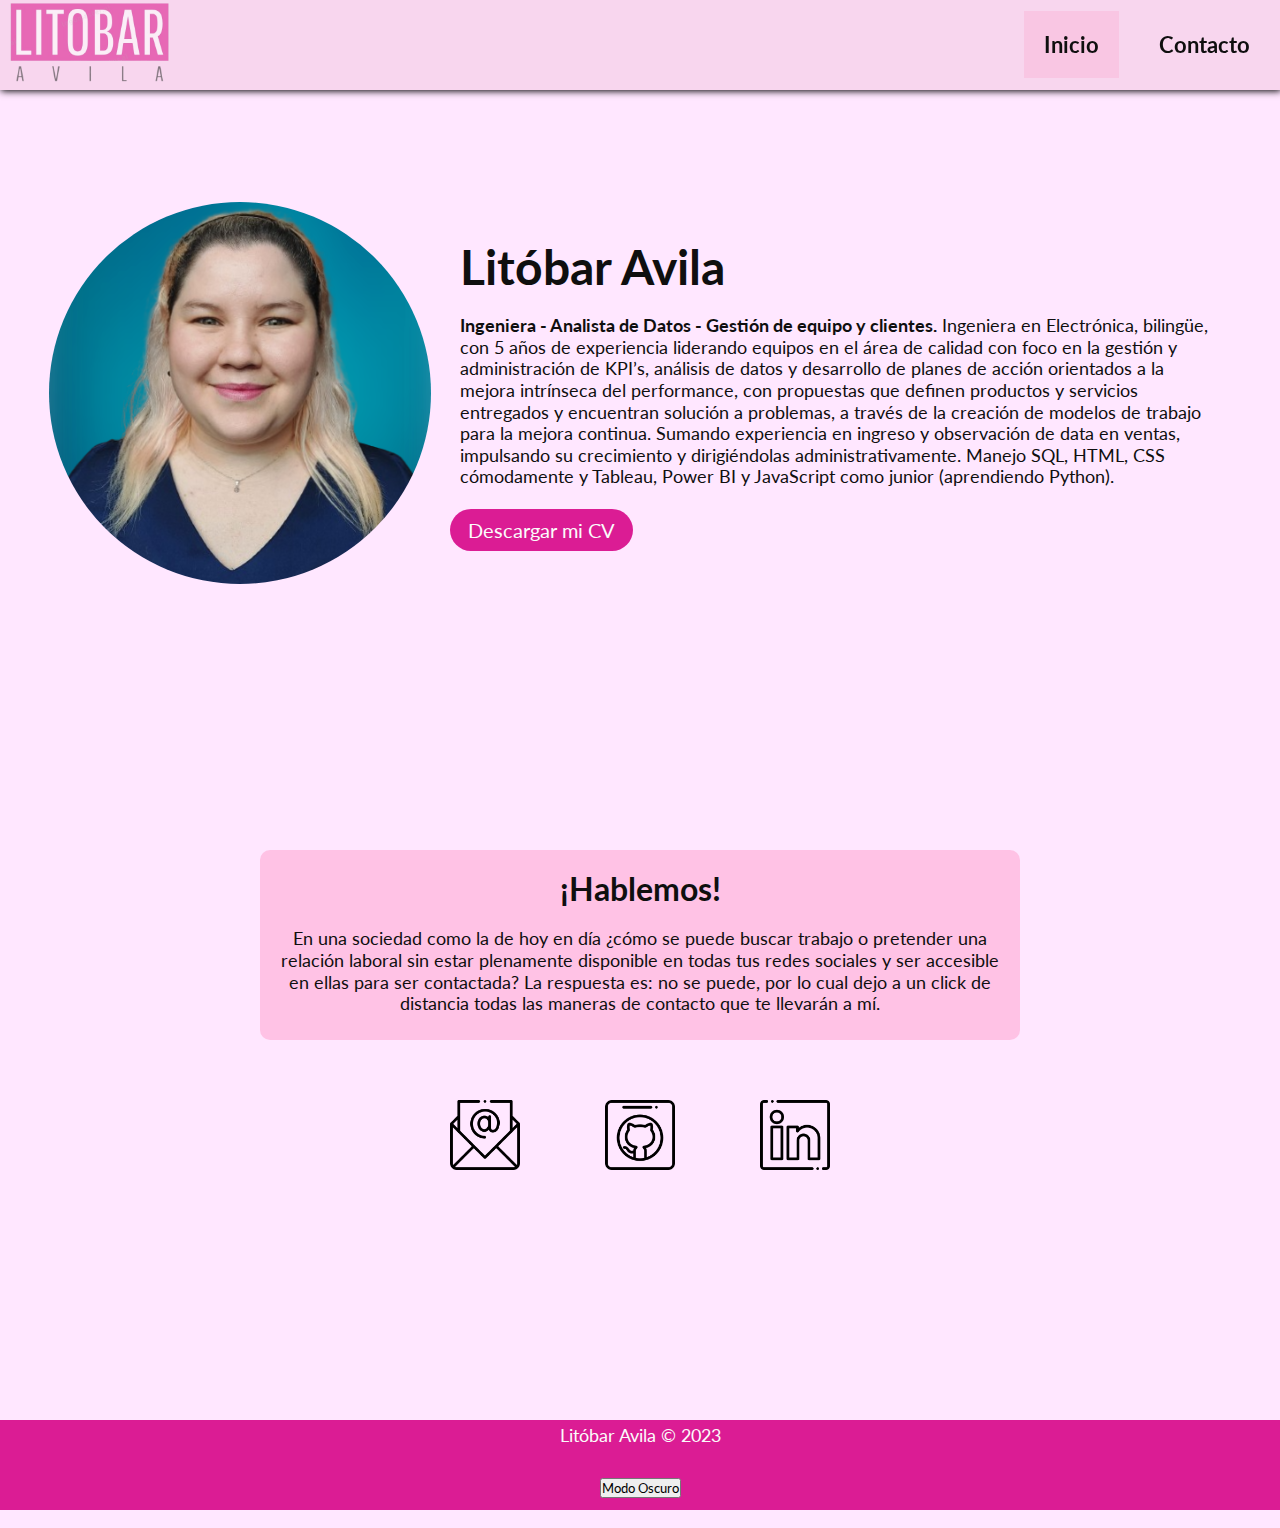
==== index.html @ 308be437 "active correcto" ====
<!DOCTYPE html>
<html lang="es">
<head>
    <meta charset="UTF-8">
    <meta http-equiv="X-UA-Compatible" content="IE=edge">
    <meta name="viewport" content="width=device-width, initial-scale=1.0">
    <title>Litóbar Avila</title>
    <!-- CSS -->
    <link rel="stylesheet" href="css/styles.css">
</head>
<body>
    
    <header id="header">
        <!-- En cuanto a tus comentarios del primer proyecto, aunque no hacia gran
        diferencia en el codigo agregue el nav, para respetar la estructura. 
        Ademas hice en forma de ul y li la parte del menu, ya que me comentaste que 
        en algunos dispositivos podria no verse bien, ademas cambie el nombre del html
        a index y, como dijiste, haciendo eso me funciono el link directo de git-->
            <a href="https://litominina.github.io/proyecto_2_litobar/">
            <img id="logo" src="img/logo3.PNG"
            alt="Logo de Litobar"></a>
            <!-- <button class="abrir-menu">Menu</button> -->
        <nav class="nav">  
            <ul class="nav-list">
                <li class="menuitem"><a class="active" id="botoninicio" href="#inicio">Inicio</a></li>
                <li class="menuitem"><a id="botoncontacto" href="#Contacto">Contacto</a></li>
            </ul>
        </nav>
    </header>
    <main>
            <section>
                <p id="inicio"></p>
                <article id="todoelinicio">
                <br>
                <div class="parte1">
                    <img class="miimagen" src="img/Cuadrado2.png"
                    alt="Foto De Lito">
                </div>
                <div class="parte2">
                    <h1>Litóbar Avila</h1>
                    <p id="inicioparrafo"><strong>Ingeniera - Analista de Datos - Gestión de equipo y clientes.</strong> Ingeniera en Electrónica, bilingüe, 
                    con 5 años de experiencia liderando equipos en el área de calidad con foco en la gestión y administración de KPI’s, 
                    análisis de datos y desarrollo de planes de acción orientados a la mejora intrínseca del performance, con propuestas 
                    que definen productos y servicios entregados y encuentran solución a problemas, a través de la creación de modelos de 
                    trabajo para la mejora continua. Sumando experiencia en ingreso y observación de data en ventas, impulsando su crecimiento y dirigiéndolas 
                    administrativamente. Manejo SQL, HTML, CSS cómodamente y Tableau, Power BI y JavaScript como junior (aprendiendo Python).</p>
                    <a id="botoncv" href="https://drive.google.com/file/d/11eqX2lbWfxOjz1pmUnwnixMNj4vw86bF/view"
                    target="_blank">Descargar mi CV</a>
                </div>
                </article>
                <p id="Contacto"></p>
                <article> 
                </p>
                <section id="contacto1"></div>
                <h2 id="contacto">¡Hablemos!</h2>
                <p id="contacto">En una sociedad como la de hoy en día ¿cómo se puede buscar trabajo o pretender una relación laboral sin estar plenamente
                    disponible en todas tus redes sociales y ser accesible en ellas para ser contactada? La respuesta es: no se puede, por lo 
                    cual dejo a un click de distancia todas las maneras de contacto que te llevarán a mí.
                </p>
                </section>
                <!-- estaba tambien el mailto como opcion para enviar un correo, solo que me gusto màs
                el formulario como para practicar otra cosa mas dificil, espero que igual te parezca 
                que se cumple el objetivo -->
                <a href="formulario.html" target="_blank"><img class="mail" src="img/mail.png"
                alt="Icono mail"></a>
                <a href="https://github.com/Litominina?tab=repositories" target="_blank">
                <img class="github" src="img/github.png"
                alt="Icono GitHub"></a>
                <a href="https://www.linkedin.com/in/litobaravila/" target="_blanck">
                <img class="linkedin" src="img/linkedin.png"
                alt="Icono Linkedin"></a>
                </article>
            </section>
    </main>
    <footer id="footer">
    <br>
    <br>
    <p id="textofooter">Litóbar Avila © 2023</p>
    <p><button id="modooscuro">Modo Oscuro</button></p>
    </footer>
</body>    
<script src="js/main.js"></script>

</html>
---- css/styles.css ----
/* Fuente importada*/
@import url("https://fonts.googleapis.com/css2?family=Lato:wght@400;700&display=swap");



/* MOBILE */

/*Agrandar las secciones para que el ancla solo muestre una seccion */
article {
  min-height: 80vh;
}

/* Reset */
* {
  box-sizing: border-box;
  margin: 0;
  padding: 0;
  /* Para que el scrolleo en la one page sea suave */
  scroll-behavior: smooth;
  font-family: "Lato", sans-serif;
  line-height: 1.2;
  /* mantiene centrado el formulario */
  justify-content: center;
  align-items: center;
}
/* Encabezado: ancho, alto, reset, color de fondo, todo en el centro,
 la sombra del encabezado y una padding para que se vea bonito */
header {
  position: fixed;
  top: 0;
  left: 0;
  height: 90px;
  width: 100%;
  box-shadow: 1px 1px 7px #000;
  padding: 1em 0em;
  background-color:  #f8d6ee;
  display: flex;
  justify-content:space-between;
  align-items: center;
  
}

/* tiene los items del navegador en horizontal */
nav{

  align-items: center;
  display: flex;
  justify-content: right;
}

/* Para quitar los puntos a los items de listas y poner en horizontal el menu*/
ul {
  list-style: none;
  display: flex;

}
/* ancho del logo en em para que se vea bien en pc y cel y relleno*/
#logo {
  width: 10em;
  padding: 1vh;

}
/* los botones del menu cons sus margenes y fuentes*/
#botoninicio, #botoncontacto {
  margin-left: 10px;
  margin-right: 10px;
  font-weight: bold;
  font-size: 22px;
}
/* Para que los enlaces hereden el color de texto y no tengan subrayado */
a {
  text-decoration: none;
  color: inherit;
}
/* Este max-width es para que el contenido no se "estire" demasiado hacia los costados y 
el margin: auto; para tenerlo centrado fácilmente*/
Body {
  background-color: #ffe7ff;
  color: #0f0f0f;
  font-size: 18px;
}
main{
  max-width: 1200px;
  text-align: center;
  margin: auto;
}
/* tamaño fuente h1 */
h1 {
  font-size: 36px;

}
/* tamaño fuente h2 */
h2 {
  font-size: 28px;
}
/* mi foto con ese em y px me se veia bien en pc y cel */
.miimagen {
  max-width: 100%;
  border-radius: 50%;
  padding: 0.5em;
  width: 400px;
}
/* los parrafos tienen su padding y margen */
p {
  padding: 10px 10px 30px 10px;
  margin: 20px 0px;
}
/* boton del CV: fondo, relleno, mas relleno hacia los lados que habia 
arriba y abajo, color de letras y tamaño de fuente */
#botoncv {
  background-color: #db1c94;
  padding: 1vh 2vh;
  border-radius: 25px;
  color: #fbfbfb;
  font-size: 20px;
}
/* caja seccion contacto donde esta el titulo y el parrafo: color, fondo, letra, 
borde redondeado, y para que se vea mejor centrado, no del ancho entero de la pag */
#contacto1 {
  background-color: rgba(255, 110, 168, 0.3);
  border-radius: 10px;
  margin: 20px 10px;
  padding-top: 20px;
}
/* al parrafo contacto le modifique un poco el padding para que se viera mejor*/
p#contacto {
  padding: 0px 20px 25px 20px;
}
/* las imagenes con links */
.mail, .github, .linkedin {
  margin: 1em 1em;
  width: 15%;
}
/* el pie de pagina: con su color, fondo, alto y centrado */
footer {
  background-color: #db1c94;
  color: #fbfbfb;
  height: 90px;
  max-width: 100%;
  justify-content: center;
  align-items: center;
  display: flex;
  flex-direction: column;

}

p#textofooter, button#modooscuro{
  margin: 0px;
  padding: 0px;
}

/* el formato de la pagina de enviar el correo (formulario) hereda la mayoria 
pero queria que tuviera ademas el estilo de contacto */
.enviarcorreo {
  background-color: rgba(255, 110, 168, 0.3);
  border-radius: 10px;
  margin: 20px 10px;
  padding: 20px;
}

body.modooscuro{
  background-color: #0f0f0f;
  color: white;
  #contacto1 {
    background-color: #7c0061;
  }
  #footer{
    background-color: #7c0061;
  }
  #header{
    background-color: #7c0061;
  }
  .mail, .github, .linkedin {
    background-color:#900073;
    border-radius: 6px;
  }
  #logo {
    padding: 0vh;
    background-color: #dc1c94;
  }
}






/* DESKTOP */
/* DESKTOP */
/* DESKTOP */
/* DESKTOP */
/* DESKTOP */
/* DESKTOP */
/* DESKTOP */
/* DESKTOP */
/* DESKTOP */
/* DESKTOP */
/* DESKTOP */
/* DESKTOP */


@media (min-width: 1024px) {
#botoninicio, #botoncontacto {
padding: 20px;  
}

.abrir-menu{
  display: none;
}

#botoninicio:hover, #botoncontacto:hover, .active {
  background-color: rgba(255, 110, 168, 0.15);
  padding: 20px;
}
h1{
  font-size: 48px;
  text-align: left;
  padding-left: 0.2em;
}

h2{
  font-size: 32px;
}
article#todoelinicio {
  display: flex;
  flex-direction: row;
  align-items: center;
  justify-content: center;

}
.miimagen {
  max-width: 400px;
  width: 3000px;
}
p#inicioparrafo, div.parte2 {
  padding: 0px 10px 10px 10px;
  margin: 20px 0px;
  text-align: left;
}

#contacto1 {
  margin: 20px 220px;
}
#botoncv:hover {
  color:#e1e4d1;
  text-decoration: underline;
  border-color: #e1e4d1;
  border-style:groove
}

article {
  min-height:70vh;
}
.mail, .github, .linkedin {
  width: 70px;
  margin: 40px;
}
.mail:hover, .github:hover, .linkedin:hover, #logo:hover{
  opacity: 0.6;
}
#tituloformulario{
  text-align: center;
}
.enviarcorreo {
  background-color: rgba(255, 110, 168, 0.3);
  border-radius: 10px;
  margin: 20px 40px;
  padding: 40px 80px;
}
}
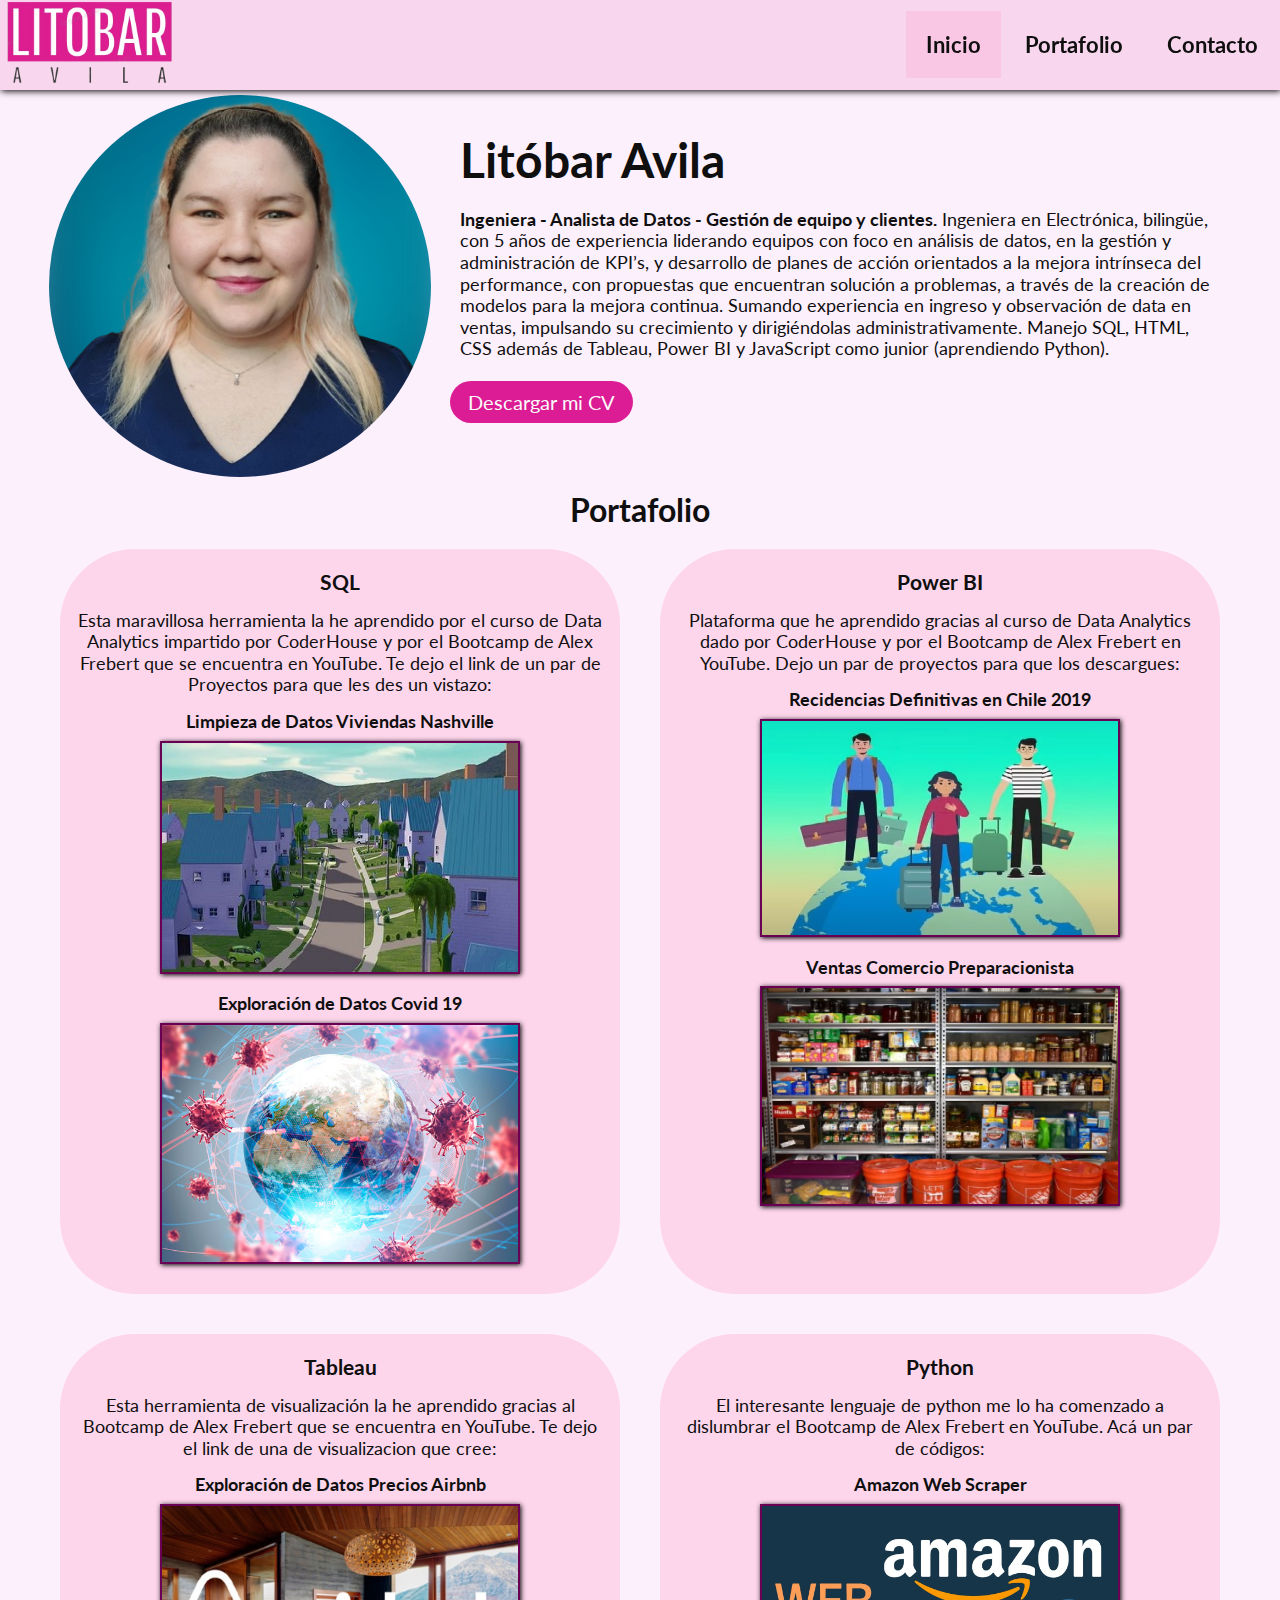
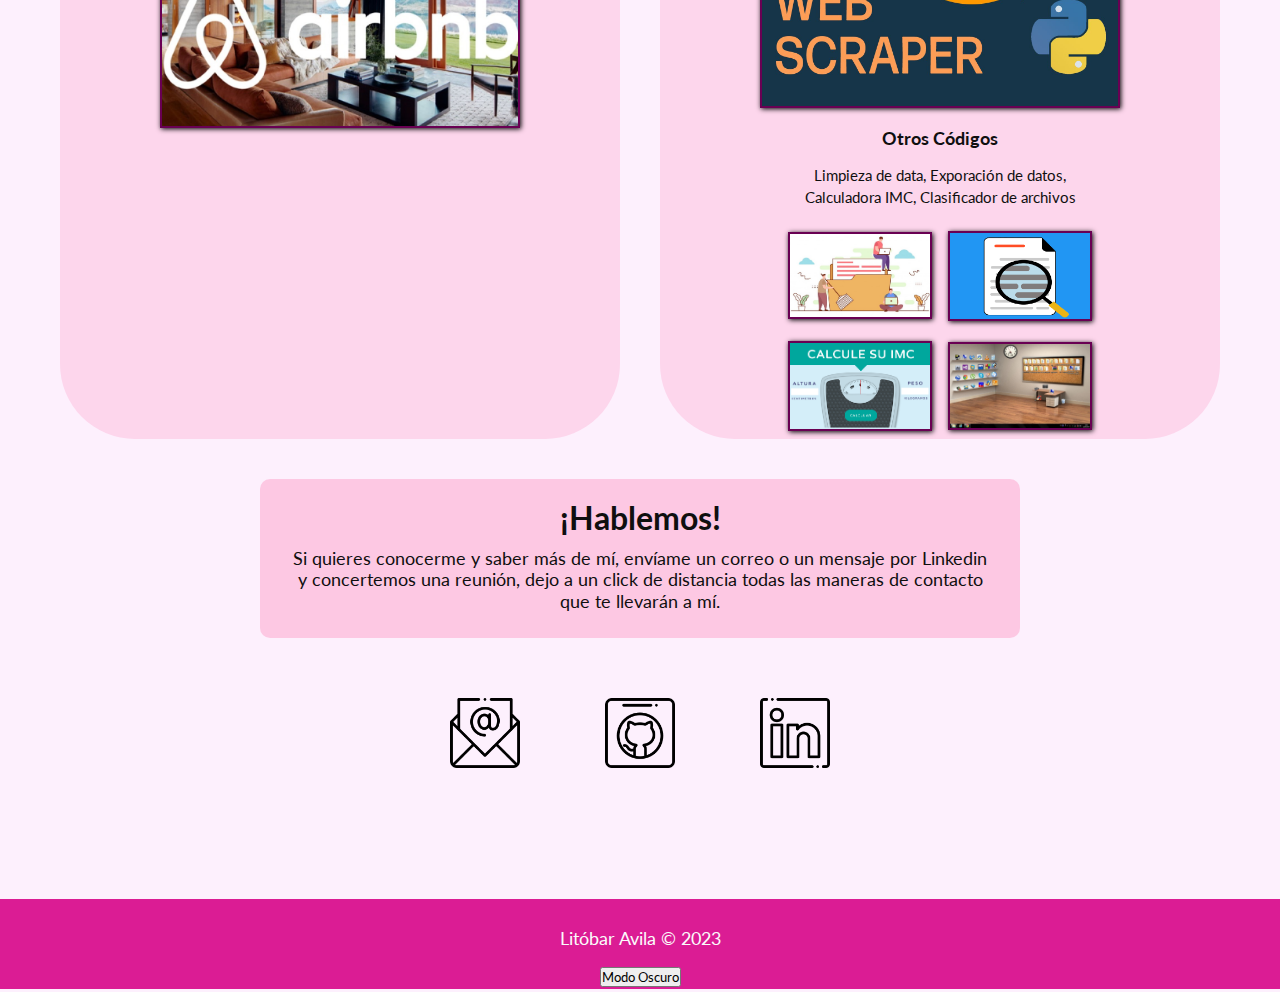
==== commit 621a2b76: "seccion portafolio" ====
--- a/index.html
+++ b/index.html
@@ -23,44 +23,117 @@
         <nav class="nav">  
             <ul class="nav-list">
                 <li class="menuitem"><a class="active" id="botoninicio" href="#inicio">Inicio</a></li>
+                <li class="menuitem"><a id="botonportafolio" href="#Portafolio">Portafolio</a></li>
                 <li class="menuitem"><a id="botoncontacto" href="#Contacto">Contacto</a></li>
             </ul>
         </nav>
     </header>
     <main>
-            <section>
-                <p id="inicio"></p>
-                <article id="todoelinicio">
-                <br>
-                <div class="parte1">
+            <section id="inicio">
+                    <br>
+                    <br>
+                    <br>
+                    <br>
+                <article class="todoelinicio">
+                    <div class="parte1">
                     <img class="miimagen" src="img/Cuadrado2.png"
                     alt="Foto De Lito">
                 </div>
                 <div class="parte2">
                     <h1>Litóbar Avila</h1>
-                    <p id="inicioparrafo"><strong>Ingeniera - Analista de Datos - Gestión de equipo y clientes.</strong> Ingeniera en Electrónica, bilingüe, 
-                    con 5 años de experiencia liderando equipos en el área de calidad con foco en la gestión y administración de KPI’s, 
-                    análisis de datos y desarrollo de planes de acción orientados a la mejora intrínseca del performance, con propuestas 
-                    que definen productos y servicios entregados y encuentran solución a problemas, a través de la creación de modelos de 
-                    trabajo para la mejora continua. Sumando experiencia en ingreso y observación de data en ventas, impulsando su crecimiento y dirigiéndolas 
-                    administrativamente. Manejo SQL, HTML, CSS cómodamente y Tableau, Power BI y JavaScript como junior (aprendiendo Python).</p>
+                    <p id="inicioparrafo"><strong>Ingeniera - Analista de Datos - Gestión de equipo y clientes.</strong> 
+                    Ingeniera en Electrónica, bilingüe, con 5 años de experiencia liderando equipos con foco en análisis de datos, en la gestión y administración de KPI’s, 
+                    y desarrollo de planes de acción orientados a la mejora intrínseca del performance, con propuestas que encuentran solución a problemas,
+                    a través de la creación de modelos para la mejora continua. Sumando experiencia en ingreso y observación de data en ventas, impulsando 
+                    su crecimiento y dirigiéndolas administrativamente.  Manejo SQL, HTML, CSS además de Tableau, Power BI y JavaScript como junior (aprendiendo Python).</p>
+                    <!-- esto esta aqui para que no se tape la priemra parte de portafolio cuando oprimo el boton -->
+                    <div id="Portafolio"></div>
                     <a id="botoncv" href="https://drive.google.com/file/d/11eqX2lbWfxOjz1pmUnwnixMNj4vw86bF/view"
                     target="_blank">Descargar mi CV</a>
+                    <br>
+                    <br>
                 </div>
                 </article>
-                <p id="Contacto"></p>
-                <article> 
-                </p>
+                <article>
+                <h2>Portafolio</h2>
+                <div id="globo1">
+                <div class="sql">
+                    <h3>SQL</h3>
+                    <p class="sql1">Esta maravillosa herramienta la he aprendido por el curso de Data Analytics impartido por CoderHouse y por el Bootcamp de Alex Frebert
+                    que se encuentra en YouTube. Te dejo el link de un par de Proyectos para que les des un vistazo:</p>
+                    <h4>Limpieza de Datos Viviendas Nashville</h4>
+                    <a href="https://github.com/Litominina/ProyectosDePortafolioSQL/blob/main/PoyectoDePortafolioLimpiezadeDatos%20SQL.sql" target="_blanck">
+                    <img id="viviendas" src="img/viviendas.jpg"
+                    alt="Foto de Viviendas" width="330em"></a>
+                    <h4>Exploración de Datos Covid 19</h4>
+                    <a href="https://github.com/Litominina/ProyectosDePortafolioSQL/blob/main/PoyectoDePortafolio%20SQL.sql" target="_blanck">
+                    <img id="covid19" src="img/covid.jpg"
+                    alt="Foto Covid" width="330em"></a>
+                </div>
+                <div class="powerbi">
+                    <h3>Power BI</h3>
+                    <p>Plataforma que he aprendido gracias al curso de Data Analytics dado por CoderHouse y por el Bootcamp de Alex Frebert
+                    en YouTube. Dejo un par de proyectos para que los descargues:</p>
+                    <h4>Recidencias Definitivas en Chile 2019</h4>
+                    <a href="https://drive.google.com/file/d/11yTNPT5gBtD6l0mq6K8-5V4RIr35bQGf/view?usp=sharing" target="_blanck">
+                    <img id="migracion" src="img/migracion.jpg"
+                    alt="Foto de Migracion" width="340em"></a>
+                    <h4>Ventas Comercio Preparacionista</h4>
+                    <a href="https://drive.google.com/file/d/10walGoh5DQ94ChEkDTY48NtOhPgLUbsV/view?usp=sharing" target="_blanck">
+                    <img id="preppers" src="img/preppers.jpg"
+                    alt="Foto Preppers" width="335em"></a>
+                </div>
+                </div> 
+                <div id="globo2">              
+                <div class="tableau">
+                    <h3>Tableau</h3>
+                    <p>Esta herramienta de visualización la he aprendido gracias al Bootcamp de Alex Frebert
+                    que se encuentra en YouTube. Te dejo el link de una de visualizacion que cree:</p>
+                    <h4>Exploración de Datos Precios Airbnb</h4>
+                    <a href="https://public.tableau.com/app/profile/litobar.avila/viz/ProyectodeAirbnb/Dashboard1" target="_blanck">
+                    <img id="airbnb" src="img/airbnb.jpeg"
+                    alt="Foto Airbnb" width="332em"></a>
+                    <!-- <a href="https://github.com/Litominina/ProyectosDePortafolioSQL/blob/main/PoyectoDePortafolio%20SQL.sql" target="_blanck">
+                    <img id="covid19" src="img/covid.jpg"
+                    alt="Foto Covid"></a> -->
+                </div>
+                <div class="python">
+                    <h3>Python</h3>
+                    <p>El interesante lenguaje de python me lo ha comenzado a dislumbrar el Bootcamp de Alex Frebert
+                    en YouTube. Acá un par de códigos:</p>
+                    <h4>Amazon Web Scraper</h4>
+                    <a href="https://github.com/Litominina/pythoncito/blob/main/Proyecto%20Amazon%20Web%20Scraper.ipynb" target="_blanck">
+                    <img id="amazonwebscraper" src="img/amazonwebscraper.jpg"
+                    alt="Foto Amazon Web Scraper" width="340em"></a>
+                    <h4>Otros Códigos</h4>
+                    <p><small>Limpieza de data, Exporación de datos,<br> Calculadora IMC, Clasificador de archivos</small></p> 
+                    <div id="limpieza-exploracion">
+                    <a href="https://github.com/Litominina/pythoncito/blob/main/Limpieza%20de%20data.ipynb" target="_blanck">
+                    <img id="limpieza" src="img/limpieza.jpg"
+                    alt="Foto Limpieza de data" width="350em"></a>
+                    <a href="https://github.com/Litominina/pythoncito/blob/main/Analisis%20exploratorio%20de%20datos.ipynb" target="_blanck">
+                    <img id="exploracion" src="img/exploracion.png"
+                    alt="Exploracion de datos" width="350em"></a>
+                    </div>
+                    <div id="calculadora-organizador">
+                    <a href="https://github.com/Litominina/pythoncito/blob/main/Calculadora%20IMC.ipynb" target="_blanck">
+                    <img id="calculadoraimc" src="img/calculadoraimc.png"
+                    alt="Foto Calculadora IMC" width="350em"></a>
+                    <a href="https://github.com/Litominina/pythoncito/blob/main/Clasificador%20de%20archivos%20automatizado%20en%20el%20Explorador%20de%20archivos.ipynb" target="_blanck">
+                    <img id="organizador" src="img/escritorio.jpg"
+                    alt="Foto Clasificador" width="350em"></a>
+                    </div>
+                </div>
+                </div>
+                </article>
+                <article id="Contacto"> 
                 <section id="contacto1"></div>
                 <h2 id="contacto">¡Hablemos!</h2>
-                <p id="contacto">En una sociedad como la de hoy en día ¿cómo se puede buscar trabajo o pretender una relación laboral sin estar plenamente
-                    disponible en todas tus redes sociales y ser accesible en ellas para ser contactada? La respuesta es: no se puede, por lo 
-                    cual dejo a un click de distancia todas las maneras de contacto que te llevarán a mí.
+                <p id="contacto">Si quieres conocerme y saber más de mí, envíame un correo o un mensaje 
+                    por Linkedin y concertemos una reunión, dejo a un click de distancia todas las maneras de contacto que te llevarán a mí.
                 </p>
                 </section>
-                <!-- estaba tambien el mailto como opcion para enviar un correo, solo que me gusto màs
-                el formulario como para practicar otra cosa mas dificil, espero que igual te parezca 
-                que se cumple el objetivo -->
+                <!-- imágenes con link de gh, linkedin y correo -->
                 <a href="formulario.html" target="_blank"><img class="mail" src="img/mail.png"
                 alt="Icono mail"></a>
                 <a href="https://github.com/Litominina?tab=repositories" target="_blank">
@@ -69,6 +142,11 @@
                 <a href="https://www.linkedin.com/in/litobaravila/" target="_blanck">
                 <img class="linkedin" src="img/linkedin.png"
                 alt="Icono Linkedin"></a>
+                <br>
+                <br>
+                <br>
+                <br>
+                <br>
                 </article>
             </section>
     </main>
--- a/css/styles.css
+++ b/css/styles.css
@@ -4,12 +4,21 @@
 
 
 /* MOBILE */
+/* MOBILE */
+/* MOBILE */
+/* MOBILE */
+/* MOBILE */
+/* MOBILE */
+/* MOBILE */
+/* MOBILE */
+/* MOBILE */
+
+
 
 /*Agrandar las secciones para que el ancla solo muestre una seccion */
-article {
-  min-height: 80vh;
-}
-
+/*  article {
+  min-height: 33em;
+}*/
 /* Reset */
 * {
   box-sizing: border-box;
@@ -26,7 +35,7 @@
 /* Encabezado: ancho, alto, reset, color de fondo, todo en el centro,
  la sombra del encabezado y una padding para que se vea bonito */
 header {
-  position: fixed;
+  position:fixed;
   top: 0;
   left: 0;
   height: 90px;
@@ -37,35 +46,29 @@
   display: flex;
   justify-content:space-between;
   align-items: center;
-  
-}
-
+}
 /* tiene los items del navegador en horizontal */
 nav{
-
   align-items: center;
   display: flex;
   justify-content: right;
 }
-
 /* Para quitar los puntos a los items de listas y poner en horizontal el menu*/
 ul {
   list-style: none;
   display: flex;
-
 }
 /* ancho del logo en em para que se vea bien en pc y cel y relleno*/
 #logo {
   width: 10em;
   padding: 1vh;
-
 }
 /* los botones del menu cons sus margenes y fuentes*/
-#botoninicio, #botoncontacto {
-  margin-left: 10px;
-  margin-right: 10px;
+#botoninicio, #botoncontacto, #botonportafolio {
+  margin-left: 2px;
+  margin-right: 2px;
   font-weight: bold;
-  font-size: 22px;
+  font-size: 15px;
 }
 /* Para que los enlaces hereden el color de texto y no tengan subrayado */
 a {
@@ -75,19 +78,21 @@
 /* Este max-width es para que el contenido no se "estire" demasiado hacia los costados y 
 el margin: auto; para tenerlo centrado fácilmente*/
 Body {
-  background-color: #ffe7ff;
+  background-color: #fdf0fd;
   color: #0f0f0f;
   font-size: 18px;
 }
+/* Esto hace que toda la info del main tenga un ancho maximo de 1200
+para que no se estire demasiado, la info este en el centro, etc */
 main{
   max-width: 1200px;
   text-align: center;
+  justify-content: center;
   margin: auto;
 }
 /* tamaño fuente h1 */
 h1 {
   font-size: 36px;
-
 }
 /* tamaño fuente h2 */
 h2 {
@@ -99,9 +104,10 @@
   border-radius: 50%;
   padding: 0.5em;
   width: 400px;
+  transition: 0.5s;
 }
 /* los parrafos tienen su padding y margen */
-p {
+p#inicioparrafo {
   padding: 10px 10px 30px 10px;
   margin: 20px 0px;
 }
@@ -114,6 +120,47 @@
   color: #fbfbfb;
   font-size: 20px;
 }
+/* Esto le da color de fondo rosadito a las secciones del portafolio
+hace mas circular el borde, le da margenes y padding y hace que las
+secciones se ajusten al contenido que tienen*/
+.sql, .powerbi, .tableau, .python {
+  background-color: rgba(255, 110, 168, 0.2);
+  border-radius: 75px;
+  margin: 20px 20px;
+  padding-top: 20px;
+  padding-bottom: 20px;
+  width: fit-content;
+  height: fit-content;
+}
+/* Esto le da estilo a las fotos de los proyectos
+mergenes, borde, sombra, etc */
+#covid19, #viviendas, #migracion, #preppers, #airbnb, #calculadoraimc, 
+#amazonwebscraper, #limpieza, #exploracion, #organizador{
+  margin-top: 8px;
+  margin-bottom: 15px;
+  margin-left:12px;
+  margin-right:12px;
+  border-style:solid;
+  border-width: 2px;
+  border-color:#690053;
+  box-shadow: 1px 1px 5px #000;
+  width: 17em;
+}
+/* Esta deja los parrafos (que se refiere a los sin una clase especifica
+es decir los que estan dentro del portafolio) con un margen y padding
+especifico */
+p {
+  padding: 5px;
+  margin: 10px;
+}
+#limpieza-exploracion, #calculadora-organizador{
+  display: flex;
+  flex-direction: row;
+}
+#calculadoraimc, #limpieza, #exploracion, #organizador{
+  width: 8em;
+  margin: 8px;
+}
 /* caja seccion contacto donde esta el titulo y el parrafo: color, fondo, letra, 
 borde redondeado, y para que se vea mejor centrado, no del ancho entero de la pag */
 #contacto1 {
@@ -141,14 +188,12 @@
   align-items: center;
   display: flex;
   flex-direction: column;
-
-}
-
+}
+/* Esto deja el margen y el padding de la info en el footer en 0 */
 p#textofooter, button#modooscuro{
   margin: 0px;
   padding: 0px;
 }
-
 /* el formato de la pagina de enviar el correo (formulario) hereda la mayoria 
 pero queria que tuviera ademas el estilo de contacto */
 .enviarcorreo {
@@ -158,22 +203,33 @@
   padding: 20px;
 }
 
+
+/* Parte del codigo que cambia el tema a modo oscuro */
 body.modooscuro{
+  /* Esto deja todas la letras blancas y el color de fondo casi negro */
   background-color: #0f0f0f;
   color: white;
-  #contacto1 {
+  /* Esto cambia los fondos rosaditos a magenta oscuros*/
+  #contacto1, .sql, .powerbi, .tableau, .python  {
     background-color: #7c0061;
   }
+  /* Esto pone mas oscuro el color del footer */
   #footer{
     background-color: #7c0061;
   }
+  /* Esto pone mas oscuro el color del header */
   #header{
     background-color: #7c0061;
   }
+    /* Esto le da un  fondo magente oscuro a las imagenes de contacto
+    y redondea sus puntas para mejor estetica*/
   .mail, .github, .linkedin {
     background-color:#900073;
     border-radius: 6px;
   }
+  /* Esto le quita el padding al logo asi que se vuelve un poco mas
+  grande y le da el mismo color de fondo que ya tiene el "Litobar"
+  para que el "Avila" no se pierda con el color de fondo del header*/
   #logo {
     padding: 0vh;
     background-color: #dc1c94;
@@ -181,86 +237,135 @@
 }
 
 
-
-
-
-
-/* DESKTOP */
-/* DESKTOP */
-/* DESKTOP */
-/* DESKTOP */
-/* DESKTOP */
-/* DESKTOP */
-/* DESKTOP */
-/* DESKTOP */
-/* DESKTOP */
-/* DESKTOP */
-/* DESKTOP */
-/* DESKTOP */
+/* Parte del codigo para cuando la pantalla donde ves la pagina  es mas 
+grande de 1024 px*/
+
+
+/* DESKTOP */
+/* DESKTOP */
+/* DESKTOP */
+/* DESKTOP */
+/* DESKTOP */
+/* DESKTOP */
+/* DESKTOP */
+/* DESKTOP */
+/* DESKTOP */
+/* DESKTOP */
+/* DESKTOP */
+/* DESKTOP */
+
 
 
 @media (min-width: 1024px) {
-#botoninicio, #botoncontacto {
-padding: 20px;  
-}
-
+/* el padding de los botones de navegacion es mas grande, ya que hay
+mas espacio */
+#botoninicio, #botoncontacto, #botonportafolio {
+padding: 20px;
+font-weight: bold;
+font-size: 22px;
+}
+/* en este momento esto no se esta usando es para el menu hamburguesa
+que intente una vez y lo quite */
 .abrir-menu{
   display: none;
 }
-
-#botoninicio:hover, #botoncontacto:hover, .active {
+/* Esto es para que los botones de navegacion se pinten de rosadito cuando
+penes el mouse arriba y se active el active*/
+#botoninicio:hover, #botoncontacto:hover, #botonportafolio:hover, .active {
   background-color: rgba(255, 110, 168, 0.15);
   padding: 20px;
 }
+/* Esto es para que el titulo que es mi nombre se haga mas grande y se
+ponga al lado de la foto */
 h1{
   font-size: 48px;
   text-align: left;
   padding-left: 0.2em;
 }
-
+/* Esto es para que el titulo de  las otras dos secciones sea tambien
+mas grande */
 h2{
   font-size: 32px;
 }
-article#todoelinicio {
+/* Esto es para que el en pantallas grandes mi resumen se coloque al
+lado de la foto */
+article.todoelinicio {
   display: flex;
   flex-direction: row;
   align-items: center;
   justify-content: center;
-
-}
+}
+/* Esto es para agrandar mi imagen */
 .miimagen {
   max-width: 400px;
   width: 3000px;
 }
+/* Esto es para que la info del inicio este alineada a la izq junto
+con la foto */
 p#inicioparrafo, div.parte2 {
   padding: 0px 10px 10px 10px;
   margin: 20px 0px;
   text-align: left;
 }
-
+/* Esto junta las secciones de (sql y power bi) y (tableau y python)
+para que este una la lado de la otra */
+#globo1, #globo2{
+  display: flex;
+  flex-direction: row;
+}
+/* Esto hace que la seccion de sql y power bi se ajusten a su contenido
+y tengan la misma altura a pesar que tiene cantidad de info dif */
+.sql, .powerbi{
+  width:fit-content;
+  height: 745px
+}
+/* Esto hace que la seccion de tableau y python se sean 50% de la pantalla
+cada una y tengan la misma altura a pesar que tiene cantidad de info dif */
+.tableau, .python {
+  width:50%;
+  height: 705px;
+}
+#covid19, #viviendas, #migracion, #preppers, #airbnb, 
+#amazonwebscraper{
+  width: 20em;
+}
+/* Los margenes del la seccion de contacto se agrandan para que abarque
+mas pantalla*/
 #contacto1 {
   margin: 20px 220px;
 }
+/* Esto es para que cuando el mouse este sobre el boton de descargar cv
+cambie un poco su imagen con borde subrayado etc */
 #botoncv:hover {
   color:#e1e4d1;
   text-decoration: underline;
   border-color: #e1e4d1;
-  border-style:groove
-}
-
-article {
-  min-height:70vh;
-}
+  border-style:groove;
+  border-width: 2px;
+}
+/* Esto es para que las secciones a pesar de no ocupar el 100% de la
+pantalla se le pueda hacer mas grande con espacio en blanco */
+/*  article {
+  min-height:65vh;
+}*/
+/* Esto es para que crescan un poco estas imagenes */
 .mail, .github, .linkedin {
   width: 70px;
   margin: 40px;
 }
-.mail:hover, .github:hover, .linkedin:hover, #logo:hover{
-  opacity: 0.6;
-}
+/* Esto es para que cuando el mouse este sobre el boton de los contactos
+o de los proyectos se pongan un poco transparentes */
+.mail:hover, .github:hover, .linkedin:hover, #logo:hover, 
+#covid19:hover, #viviendas:hover, #migracion:hover, #preppers:hover,
+#airbnb:hover, #calculadoraimc:hover, #amazonwebscraper:hover,
+#limpieza:hover, #exploracion:hover, #organizador:hover{
+  transform: scale(1.04)
+}
+/* Esto es para que la pagina de envio de correo el titulo este centrado */
 #tituloformulario{
   text-align: center;
 }
+/* Esto es para que la seccion de enviar correo se parezca a la de contacto */
 .enviarcorreo {
   background-color: rgba(255, 110, 168, 0.3);
   border-radius: 10px;
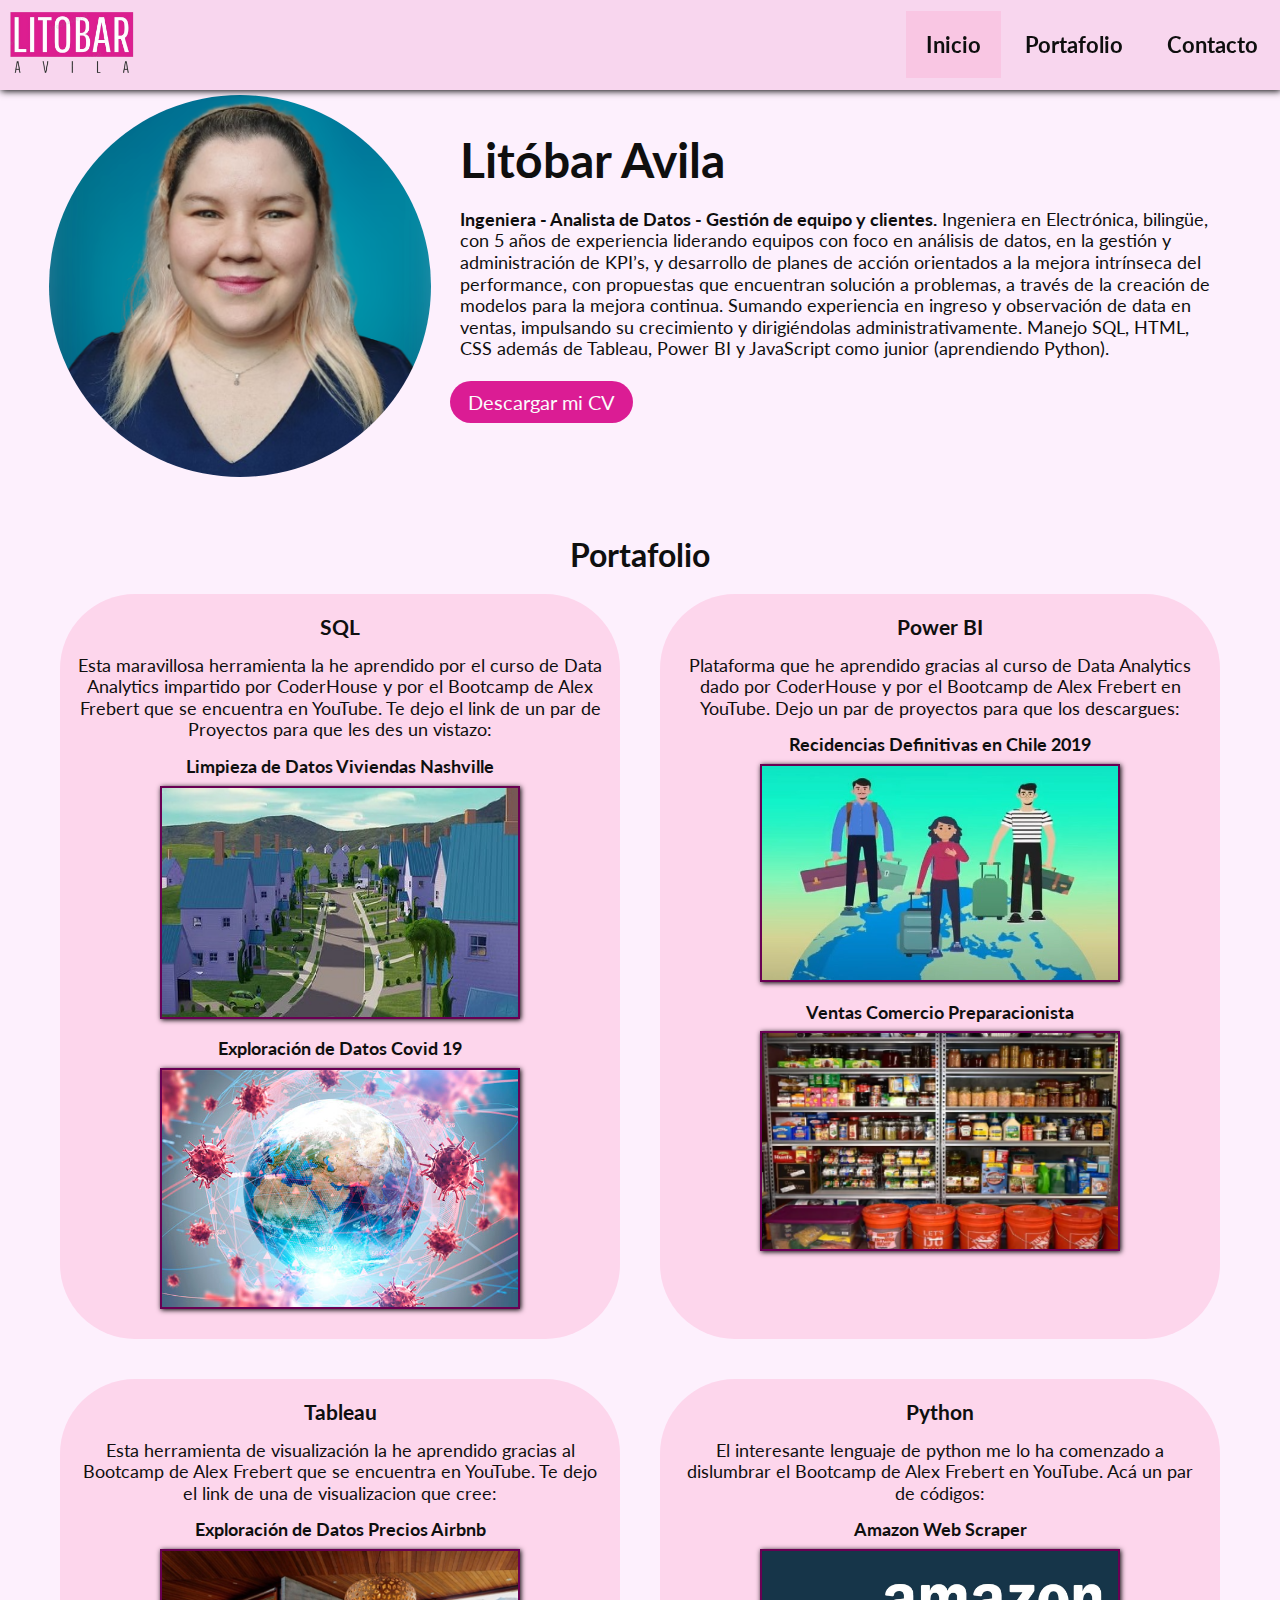
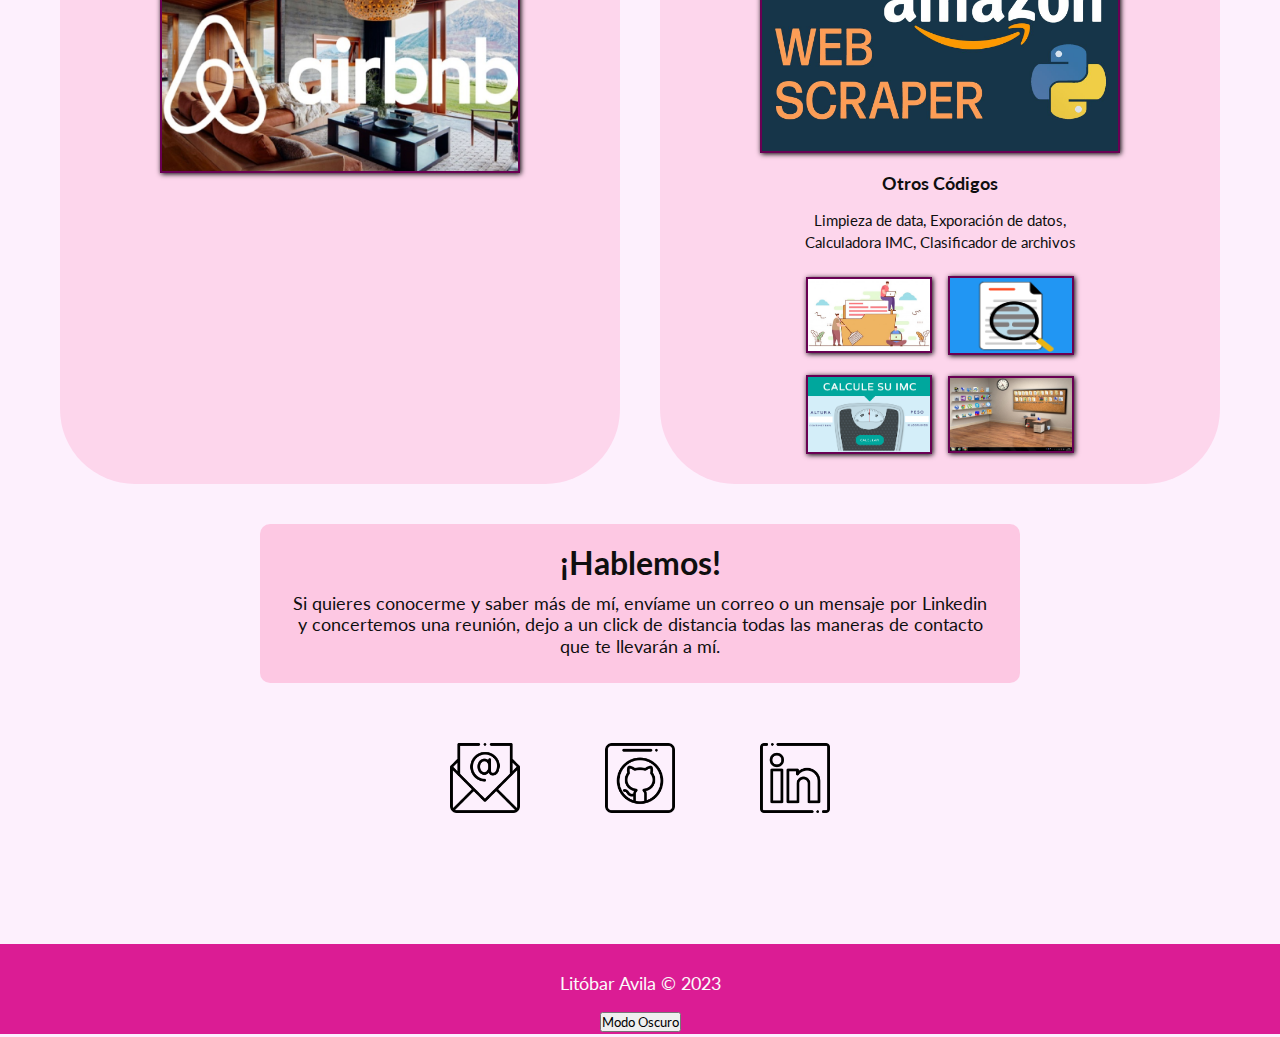
==== commit 301514bd: "arreglo proporcion mobile" ====
--- a/index.html
+++ b/index.html
@@ -55,7 +55,7 @@
                 </div>
                 </article>
                 <article>
-                <h2>Portafolio</h2>
+                <h2 id="portafolio">Portafolio</h2>
                 <div id="globo1">
                 <div class="sql">
                     <h3>SQL</h3>
--- a/css/styles.css
+++ b/css/styles.css
@@ -60,7 +60,7 @@
 }
 /* ancho del logo en em para que se vea bien en pc y cel y relleno*/
 #logo {
-  width: 10em;
+  width: 8em;
   padding: 1vh;
 }
 /* los botones del menu cons sus margenes y fuentes*/
@@ -69,6 +69,7 @@
   margin-right: 2px;
   font-weight: bold;
   font-size: 15px;
+  text-decoration: underline;
 }
 /* Para que los enlaces hereden el color de texto y no tengan subrayado */
 a {
@@ -109,7 +110,7 @@
 /* los parrafos tienen su padding y margen */
 p#inicioparrafo {
   padding: 10px 10px 30px 10px;
-  margin: 20px 0px;
+  margin: 20px 0px 0px 0px;
 }
 /* boton del CV: fondo, relleno, mas relleno hacia los lados que habia 
 arriba y abajo, color de letras y tamaño de fuente */
@@ -119,6 +120,9 @@
   border-radius: 25px;
   color: #fbfbfb;
   font-size: 20px;
+}
+h2#portafolio{
+  margin-top: 45px;
 }
 /* Esto le da color de fondo rosadito a las secciones del portafolio
 hace mas circular el borde, le da margenes y padding y hace que las
@@ -144,7 +148,7 @@
   border-width: 2px;
   border-color:#690053;
   box-shadow: 1px 1px 5px #000;
-  width: 17em;
+  width: 15em;
 }
 /* Esta deja los parrafos (que se refiere a los sin una clase especifica
 es decir los que estan dentro del portafolio) con un margen y padding
@@ -158,7 +162,7 @@
   flex-direction: row;
 }
 #calculadoraimc, #limpieza, #exploracion, #organizador{
-  width: 8em;
+  width: 7em;
   margin: 8px;
 }
 /* caja seccion contacto donde esta el titulo y el parrafo: color, fondo, letra, 
@@ -263,6 +267,7 @@
 padding: 20px;
 font-weight: bold;
 font-size: 22px;
+text-decoration: none;
 }
 /* en este momento esto no se esta usando es para el menu hamburguesa
 que intente una vez y lo quite */
@@ -359,7 +364,7 @@
 #covid19:hover, #viviendas:hover, #migracion:hover, #preppers:hover,
 #airbnb:hover, #calculadoraimc:hover, #amazonwebscraper:hover,
 #limpieza:hover, #exploracion:hover, #organizador:hover{
-  transform: scale(1.04)
+  transform: scale(1.04);
 }
 /* Esto es para que la pagina de envio de correo el titulo este centrado */
 #tituloformulario{
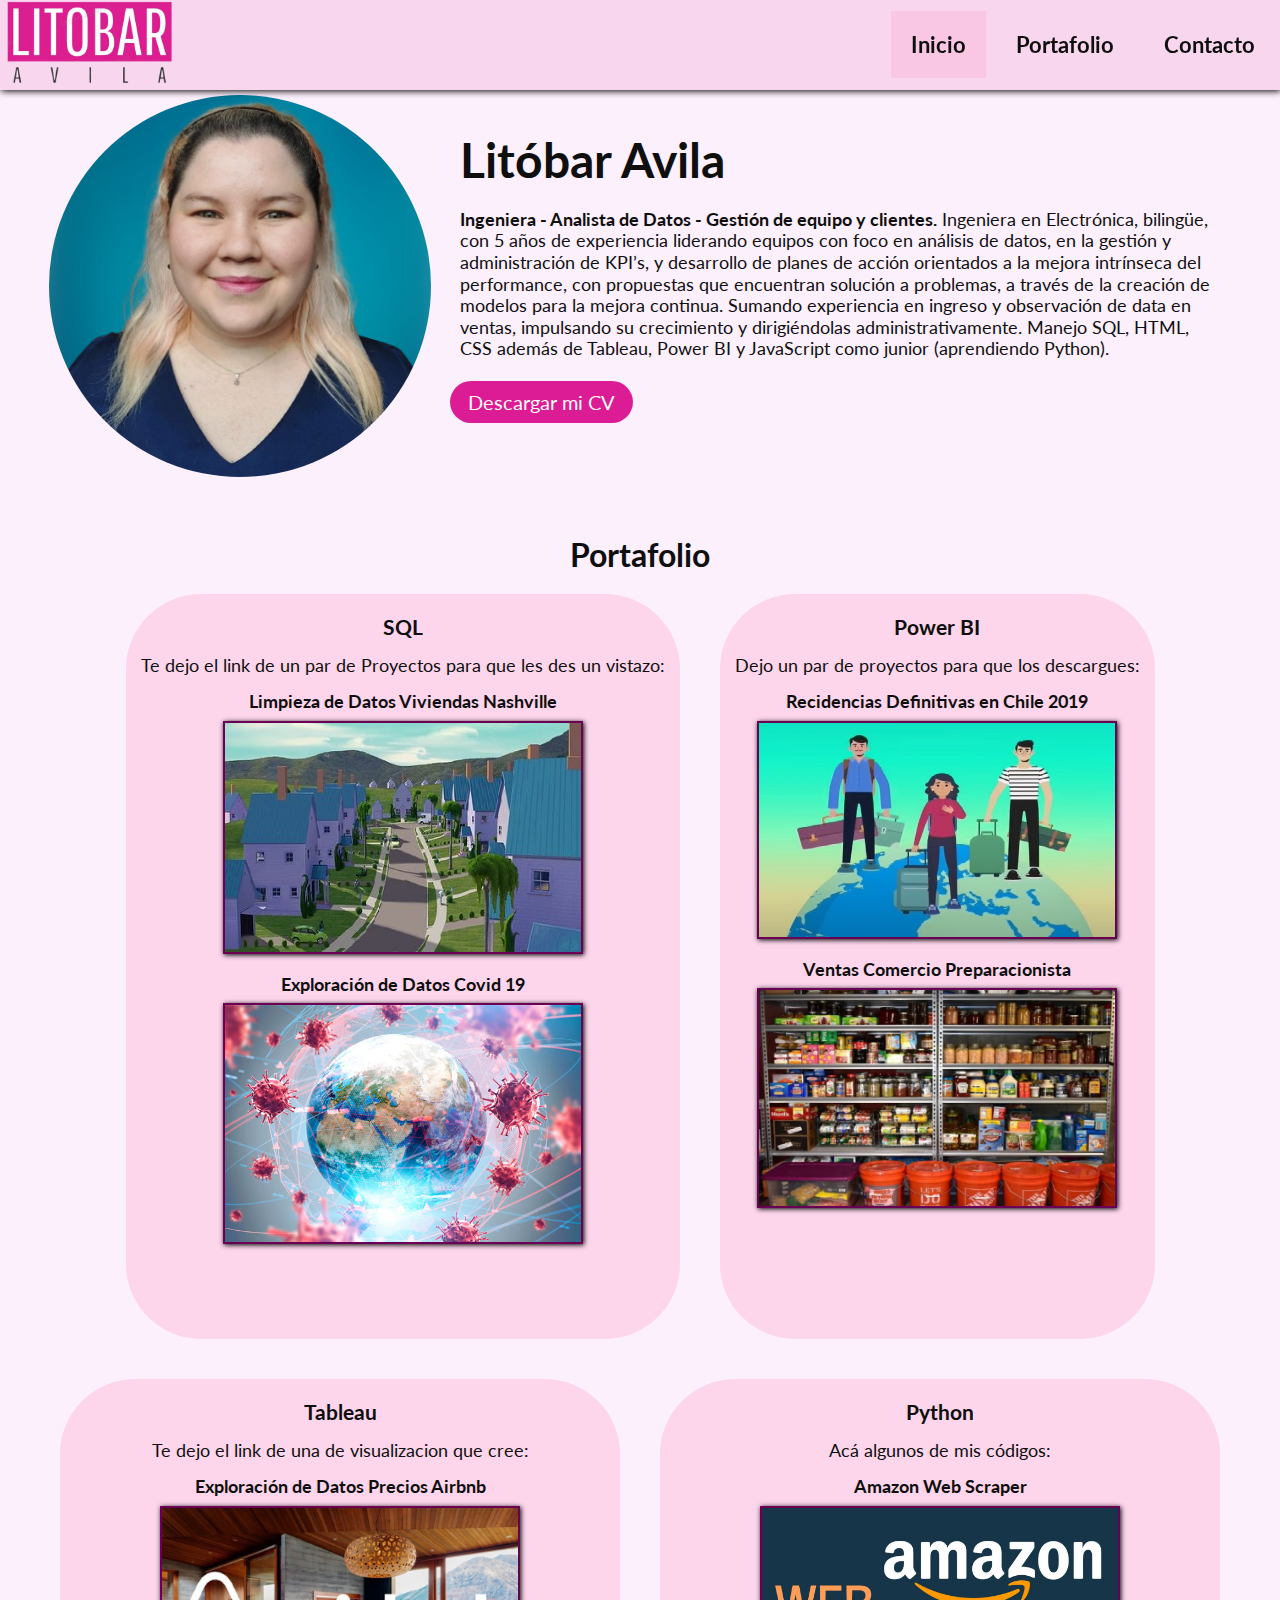
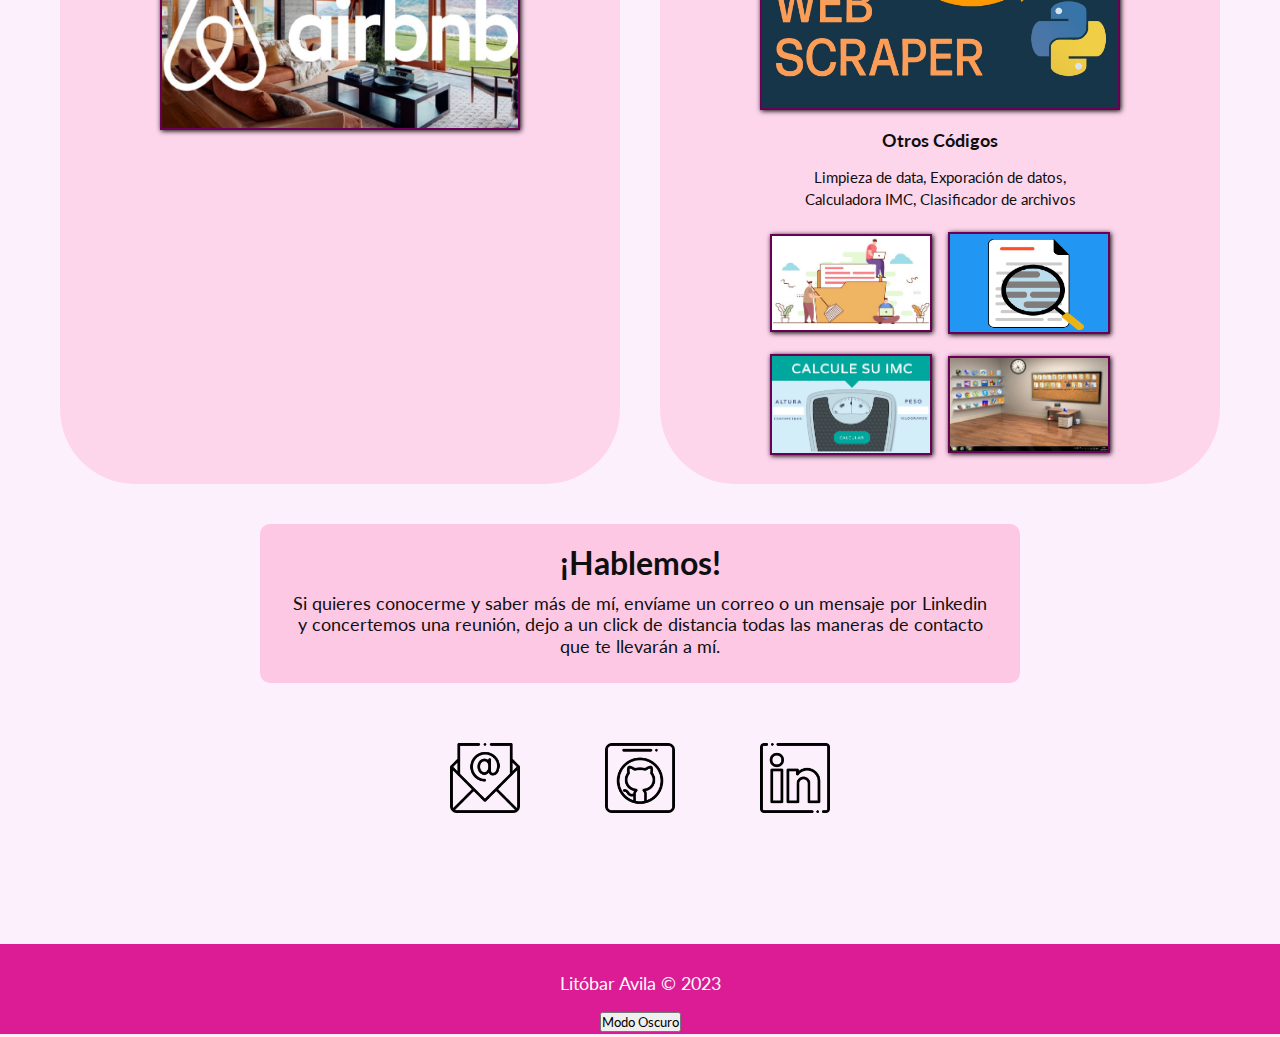
==== commit 1ed21973: "comentarios a todo" ====
--- a/index.html
+++ b/index.html
@@ -59,8 +59,7 @@
                 <div id="globo1">
                 <div class="sql">
                     <h3>SQL</h3>
-                    <p class="sql1">Esta maravillosa herramienta la he aprendido por el curso de Data Analytics impartido por CoderHouse y por el Bootcamp de Alex Frebert
-                    que se encuentra en YouTube. Te dejo el link de un par de Proyectos para que les des un vistazo:</p>
+                    <p class="sql1">Te dejo el link de un par de Proyectos para que les des un vistazo:</p>
                     <h4>Limpieza de Datos Viviendas Nashville</h4>
                     <a href="https://github.com/Litominina/ProyectosDePortafolioSQL/blob/main/PoyectoDePortafolioLimpiezadeDatos%20SQL.sql" target="_blanck">
                     <img id="viviendas" src="img/viviendas.jpg"
@@ -72,8 +71,7 @@
                 </div>
                 <div class="powerbi">
                     <h3>Power BI</h3>
-                    <p>Plataforma que he aprendido gracias al curso de Data Analytics dado por CoderHouse y por el Bootcamp de Alex Frebert
-                    en YouTube. Dejo un par de proyectos para que los descargues:</p>
+                    <p>Dejo un par de proyectos para que los descargues:</p>
                     <h4>Recidencias Definitivas en Chile 2019</h4>
                     <a href="https://drive.google.com/file/d/11yTNPT5gBtD6l0mq6K8-5V4RIr35bQGf/view?usp=sharing" target="_blanck">
                     <img id="migracion" src="img/migracion.jpg"
@@ -87,8 +85,7 @@
                 <div id="globo2">              
                 <div class="tableau">
                     <h3>Tableau</h3>
-                    <p>Esta herramienta de visualización la he aprendido gracias al Bootcamp de Alex Frebert
-                    que se encuentra en YouTube. Te dejo el link de una de visualizacion que cree:</p>
+                    <p>Te dejo el link de una de visualizacion que cree:</p>
                     <h4>Exploración de Datos Precios Airbnb</h4>
                     <a href="https://public.tableau.com/app/profile/litobar.avila/viz/ProyectodeAirbnb/Dashboard1" target="_blanck">
                     <img id="airbnb" src="img/airbnb.jpeg"
@@ -99,8 +96,7 @@
                 </div>
                 <div class="python">
                     <h3>Python</h3>
-                    <p>El interesante lenguaje de python me lo ha comenzado a dislumbrar el Bootcamp de Alex Frebert
-                    en YouTube. Acá un par de códigos:</p>
+                    <p>Acá algunos de mis códigos:</p>
                     <h4>Amazon Web Scraper</h4>
                     <a href="https://github.com/Litominina/pythoncito/blob/main/Proyecto%20Amazon%20Web%20Scraper.ipynb" target="_blanck">
                     <img id="amazonwebscraper" src="img/amazonwebscraper.jpg"
--- a/css/styles.css
+++ b/css/styles.css
@@ -65,8 +65,8 @@
 }
 /* los botones del menu cons sus margenes y fuentes*/
 #botoninicio, #botoncontacto, #botonportafolio {
-  margin-left: 2px;
-  margin-right: 2px;
+  margin-left: 5px;
+  margin-right: 5px;
   font-weight: bold;
   font-size: 15px;
   text-decoration: underline;
@@ -121,6 +121,8 @@
   color: #fbfbfb;
   font-size: 20px;
 }
+/* Esto le da espacio arriba al titulo de portafolio y el
+header no lo superpone */
 h2#portafolio{
   margin-top: 45px;
 }
@@ -157,10 +159,12 @@
   padding: 5px;
   margin: 10px;
 }
+/* estos hace que las imagenes de python esten una al lado de la otra*/
 #limpieza-exploracion, #calculadora-organizador{
   display: flex;
   flex-direction: row;
 }
+/* tamaño y margen de codigos de python*/
 #calculadoraimc, #limpieza, #exploracion, #organizador{
   width: 7em;
   margin: 8px;
@@ -261,6 +265,10 @@
 
 
 @media (min-width: 1024px) {
+/* El logo en desktop es un poco mas grande  */
+#logo {
+  width: 10em;
+}
 /* el padding de los botones de navegacion es mas grande, ya que hay
 mas espacio */
 #botoninicio, #botoncontacto, #botonportafolio {
@@ -269,11 +277,6 @@
 font-size: 22px;
 text-decoration: none;
 }
-/* en este momento esto no se esta usando es para el menu hamburguesa
-que intente una vez y lo quite */
-.abrir-menu{
-  display: none;
-}
 /* Esto es para que los botones de navegacion se pinten de rosadito cuando
 penes el mouse arriba y se active el active*/
 #botoninicio:hover, #botoncontacto:hover, #botonportafolio:hover, .active {
@@ -330,9 +333,14 @@
   width:50%;
   height: 705px;
 }
+/* Estas imagenes son un poco mas grande en desktop */
 #covid19, #viviendas, #migracion, #preppers, #airbnb, 
 #amazonwebscraper{
   width: 20em;
+}
+/* Estas imagenes son un poco mas grande en desktop */
+#calculadoraimc, #limpieza, #exploracion, #organizador{
+  width: 9em;
 }
 /* Los margenes del la seccion de contacto se agrandan para que abarque
 mas pantalla*/
@@ -348,11 +356,6 @@
   border-style:groove;
   border-width: 2px;
 }
-/* Esto es para que las secciones a pesar de no ocupar el 100% de la
-pantalla se le pueda hacer mas grande con espacio en blanco */
-/*  article {
-  min-height:65vh;
-}*/
 /* Esto es para que crescan un poco estas imagenes */
 .mail, .github, .linkedin {
   width: 70px;
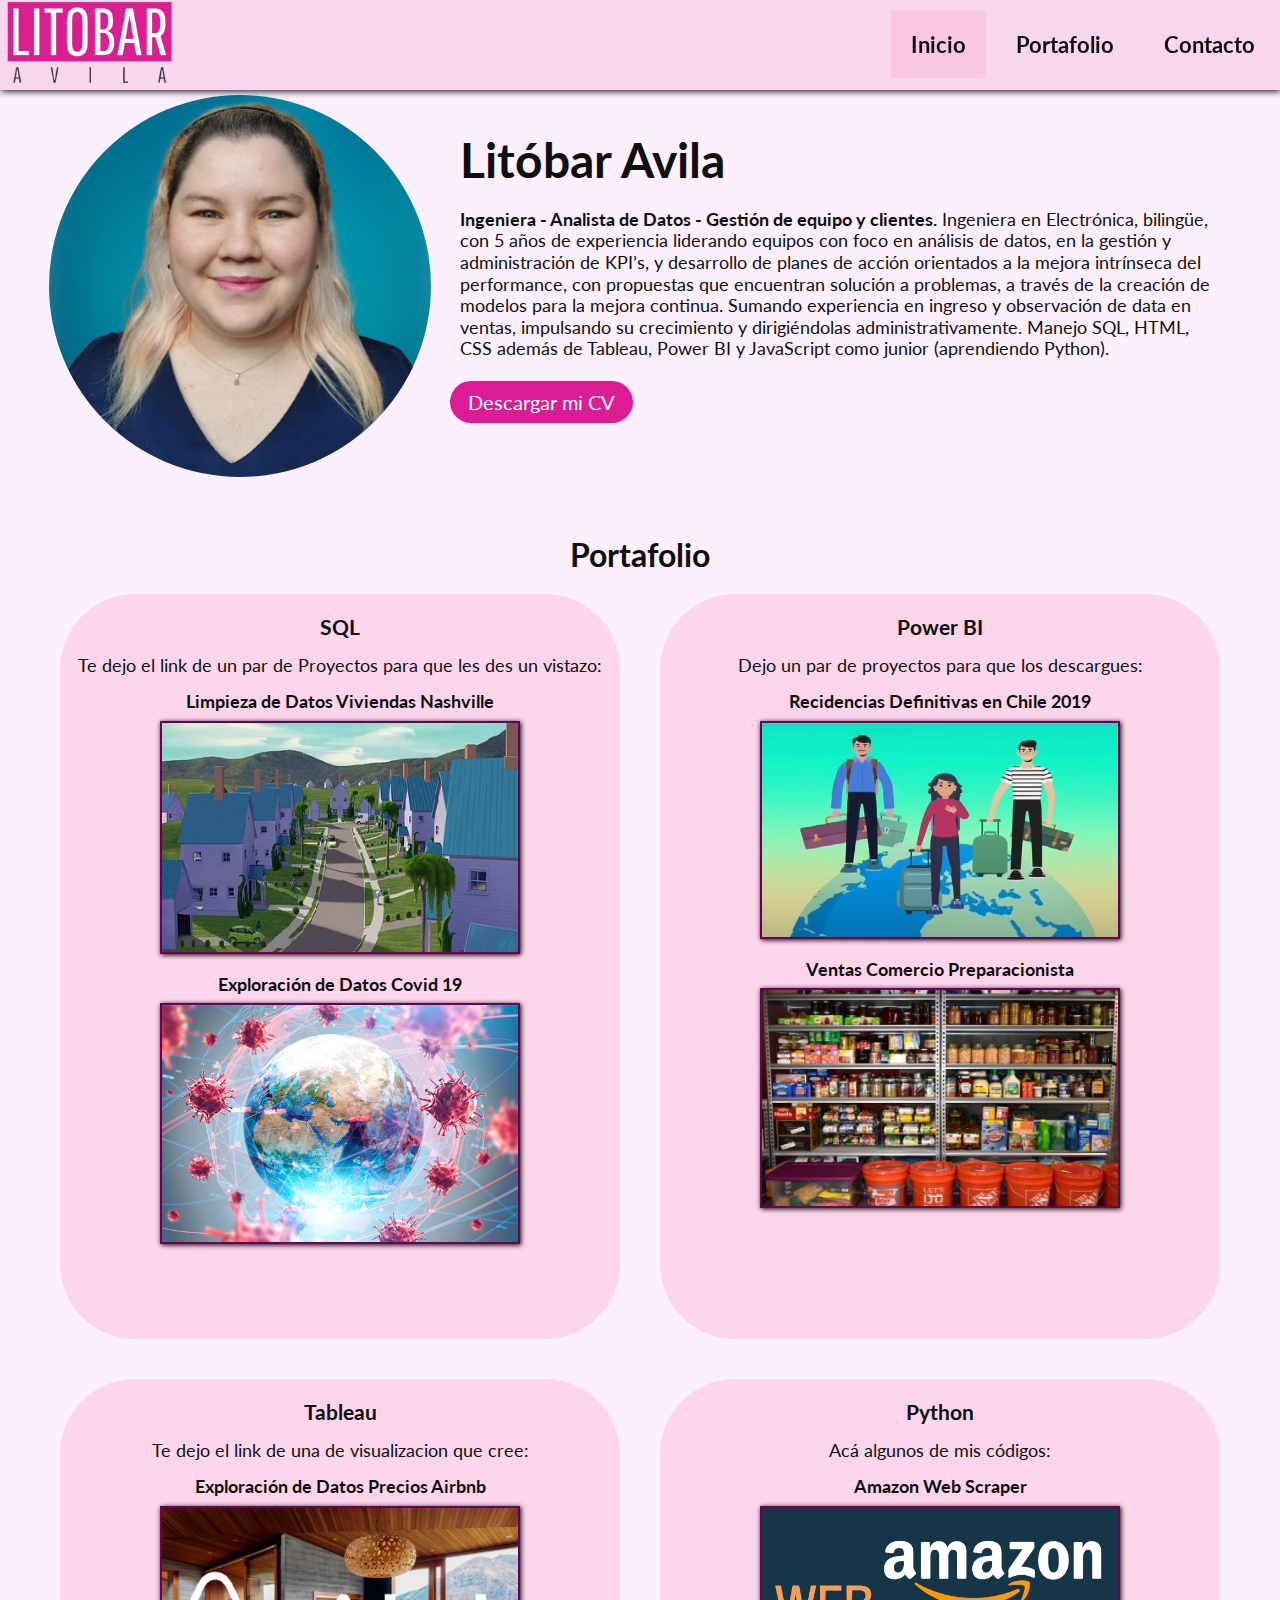
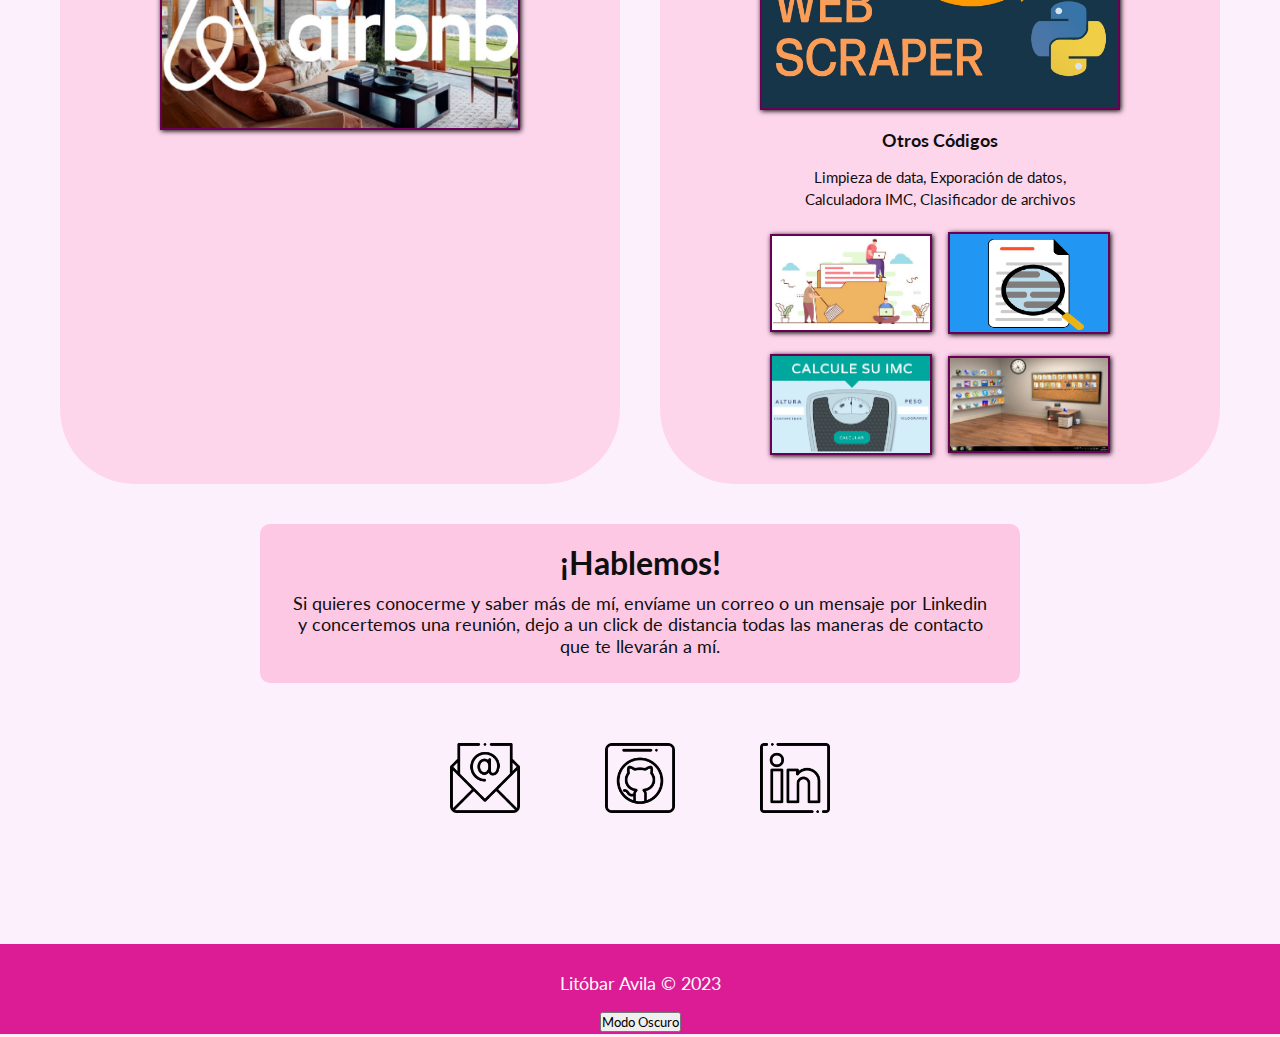
==== commit d446479a: "cambio de link poyecto power bi" ====
--- a/index.html
+++ b/index.html
@@ -73,7 +73,7 @@
                     <h3>Power BI</h3>
                     <p>Dejo un par de proyectos para que los descargues:</p>
                     <h4>Recidencias Definitivas en Chile 2019</h4>
-                    <a href="https://drive.google.com/file/d/11yTNPT5gBtD6l0mq6K8-5V4RIr35bQGf/view?usp=sharing" target="_blanck">
+                    <a href="https://drive.google.com/file/d/16Os-KEdOTzZLBvYmQgbsNTOFXXDrWrNU/view?usp=drive_link" target="_blanck">
                     <img id="migracion" src="img/migracion.jpg"
                     alt="Foto de Migracion" width="340em"></a>
                     <h4>Ventas Comercio Preparacionista</h4>
--- a/css/styles.css
+++ b/css/styles.css
@@ -324,7 +324,7 @@
 /* Esto hace que la seccion de sql y power bi se ajusten a su contenido
 y tengan la misma altura a pesar que tiene cantidad de info dif */
 .sql, .powerbi{
-  width:fit-content;
+  width:50%;
   height: 745px
 }
 /* Esto hace que la seccion de tableau y python se sean 50% de la pantalla
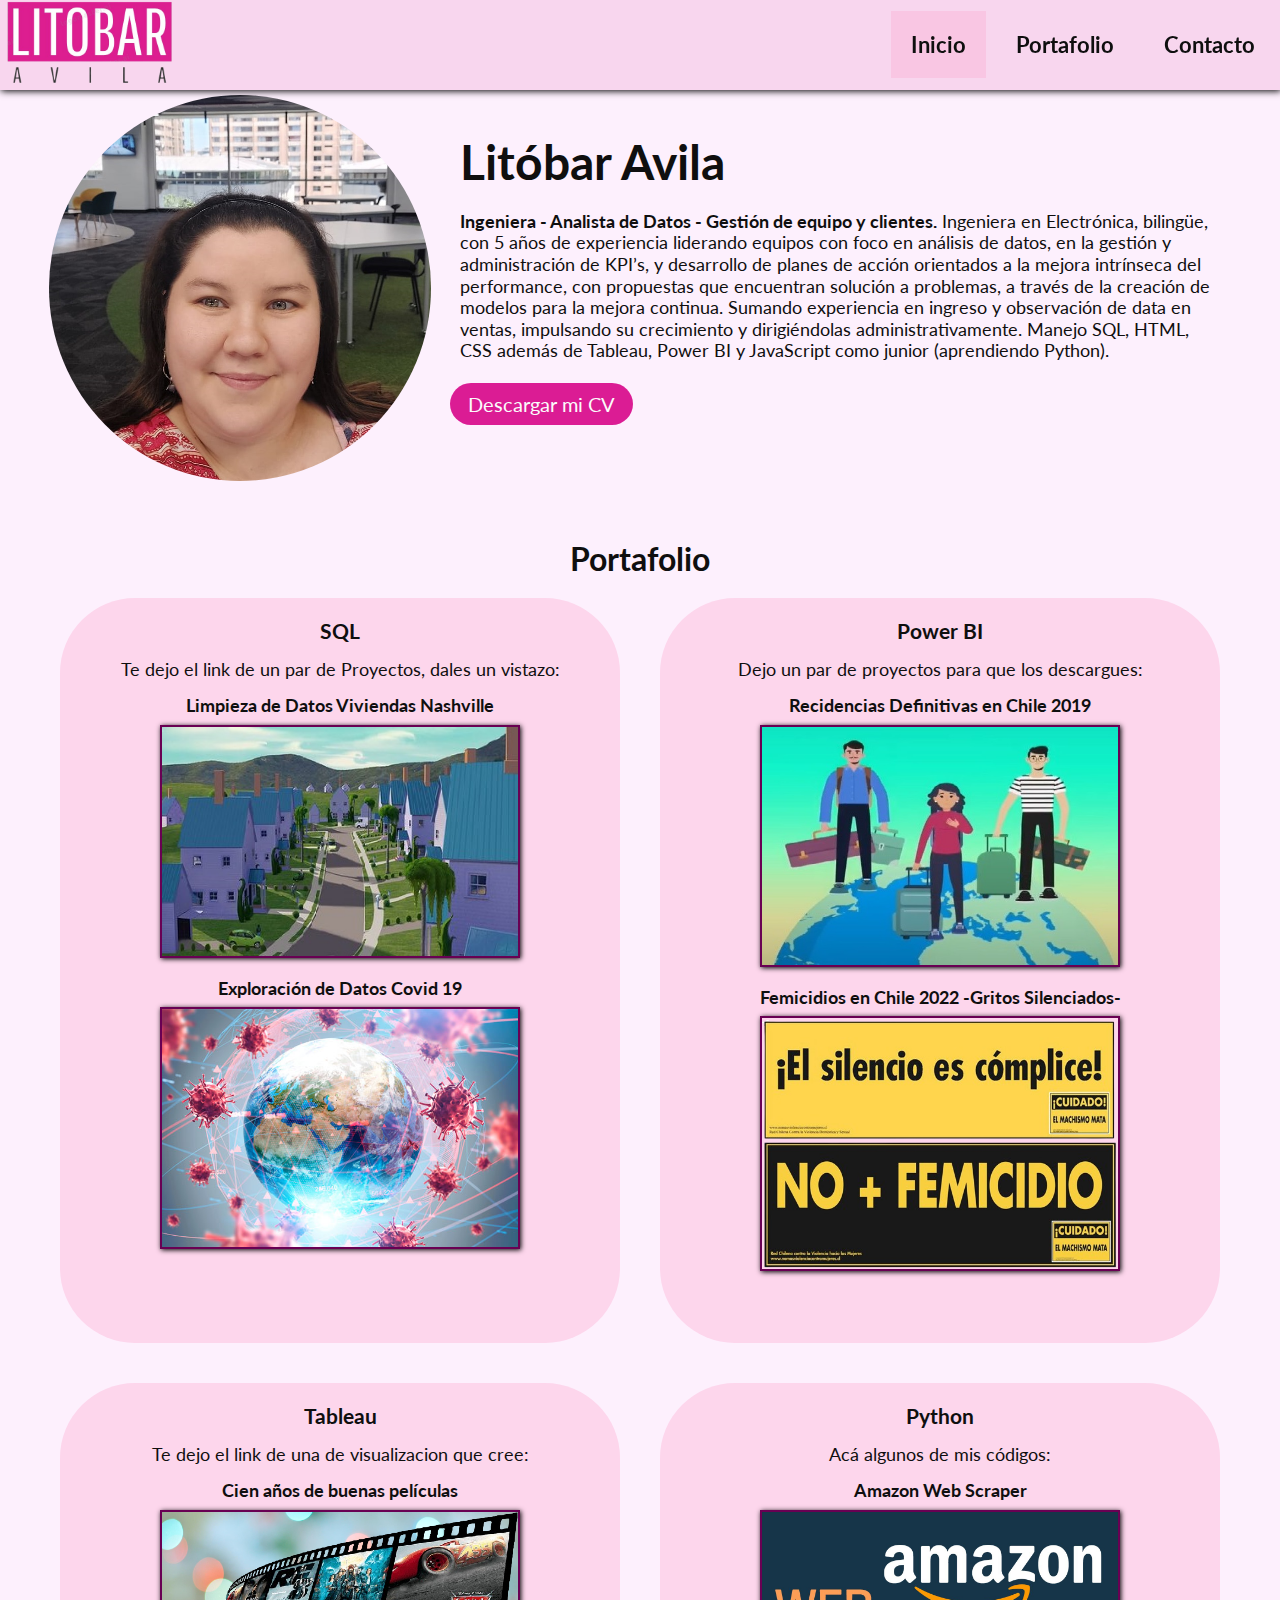
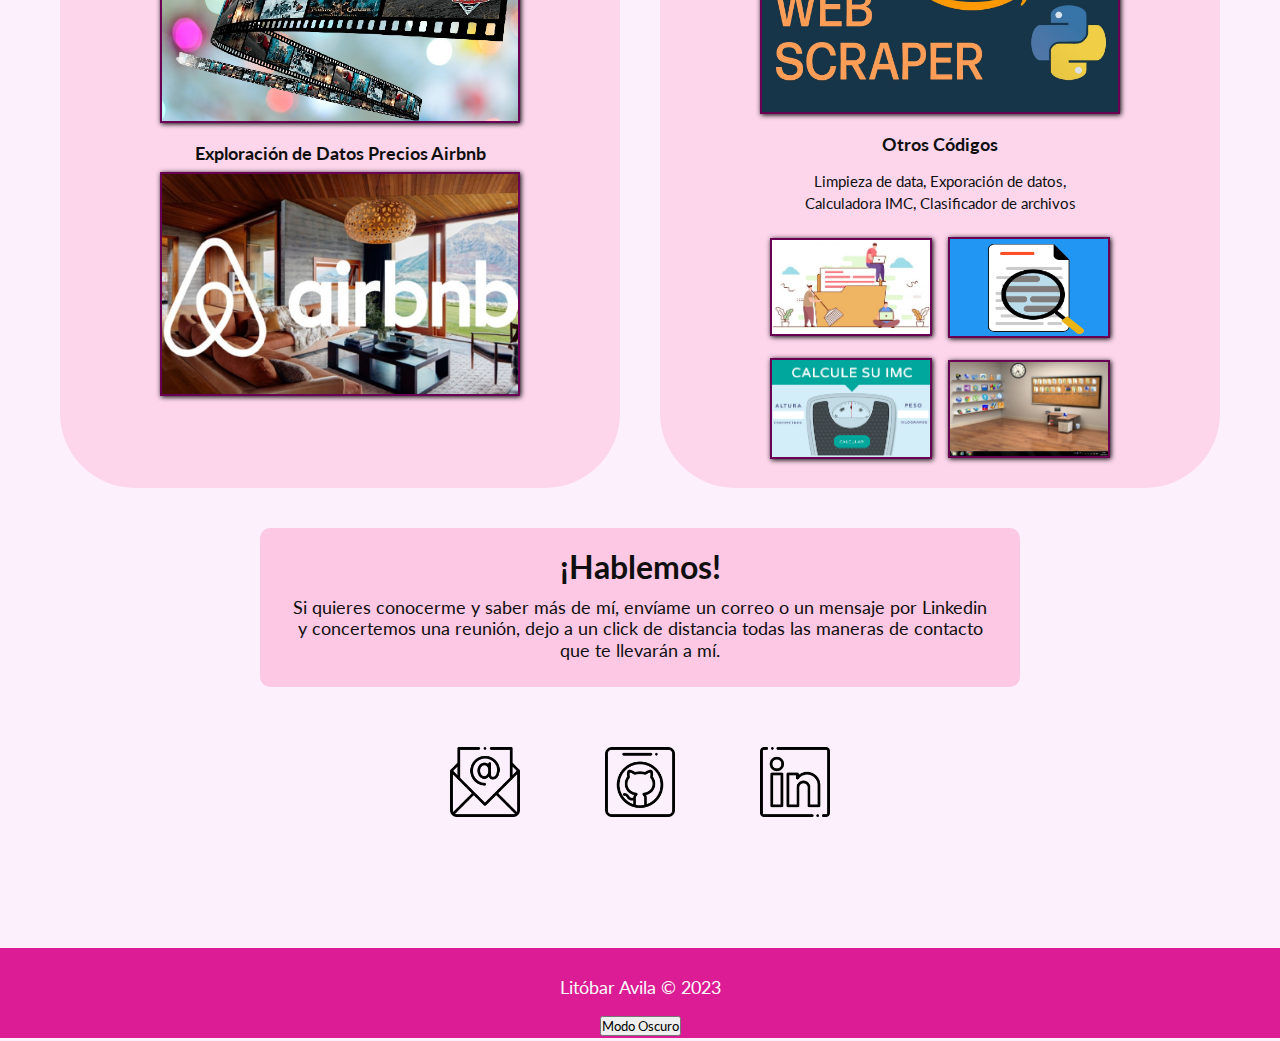
==== commit d0d1fe70: "se agregan ultimos proyectos, se act cv y foto" ====
--- a/index.html
+++ b/index.html
@@ -36,7 +36,7 @@
                     <br>
                 <article class="todoelinicio">
                     <div class="parte1">
-                    <img class="miimagen" src="img/Cuadrado2.png"
+                    <img class="miimagen" src="img/nuevayo.jpeg"
                     alt="Foto De Lito">
                 </div>
                 <div class="parte2">
@@ -48,7 +48,7 @@
                     su crecimiento y dirigiéndolas administrativamente.  Manejo SQL, HTML, CSS además de Tableau, Power BI y JavaScript como junior (aprendiendo Python).</p>
                     <!-- esto esta aqui para que no se tape la priemra parte de portafolio cuando oprimo el boton -->
                     <div id="Portafolio"></div>
-                    <a id="botoncv" href="https://drive.google.com/file/d/11eqX2lbWfxOjz1pmUnwnixMNj4vw86bF/view"
+                    <a id="botoncv" href="https://drive.google.com/file/d/1ChjTQGNQW8MQUsn4MDngxf-18rosEubh/view?usp=sharing"
                     target="_blank">Descargar mi CV</a>
                     <br>
                     <br>
@@ -59,7 +59,7 @@
                 <div id="globo1">
                 <div class="sql">
                     <h3>SQL</h3>
-                    <p class="sql1">Te dejo el link de un par de Proyectos para que les des un vistazo:</p>
+                    <p class="sql1">Te dejo el link de un par de Proyectos, dales un vistazo:</p>
                     <h4>Limpieza de Datos Viviendas Nashville</h4>
                     <a href="https://github.com/Litominina/ProyectosDePortafolioSQL/blob/main/PoyectoDePortafolioLimpiezadeDatos%20SQL.sql" target="_blanck">
                     <img id="viviendas" src="img/viviendas.jpg"
@@ -73,19 +73,27 @@
                     <h3>Power BI</h3>
                     <p>Dejo un par de proyectos para que los descargues:</p>
                     <h4>Recidencias Definitivas en Chile 2019</h4>
-                    <a href="https://drive.google.com/file/d/16Os-KEdOTzZLBvYmQgbsNTOFXXDrWrNU/view?usp=drive_link" target="_blanck">
+                    <a href="https://github.com/Litominina/PowerBi/blob/main/Residencias%20definitivas%20otorgadas%20en%20Chile%202019%20-%20Litobar%20Avila.pbix" target="_blanck">
                     <img id="migracion" src="img/migracion.jpg"
                     alt="Foto de Migracion" width="340em"></a>
-                    <h4>Ventas Comercio Preparacionista</h4>
+                    <h4>Femicidios en Chile 2022 -Gritos Silenciados-</h4>
+                    <a href="https://github.com/Litominina/PowerBi" target="_blanck">
+                    <img id="femicidio" src="img/femicidio.png"
+                    alt="Foto No al Femicidio" width="340em"></a>
+                    <!-- <h4>Ventas Comercio Preparacionista</h4>
                     <a href="https://drive.google.com/file/d/10walGoh5DQ94ChEkDTY48NtOhPgLUbsV/view?usp=sharing" target="_blanck">
                     <img id="preppers" src="img/preppers.jpg"
-                    alt="Foto Preppers" width="335em"></a>
+                    alt="Foto Preppers" width="335em"></a> -->
                 </div>
                 </div> 
                 <div id="globo2">              
                 <div class="tableau">
                     <h3>Tableau</h3>
                     <p>Te dejo el link de una de visualizacion que cree:</p>
+                    <h4>Cien años de buenas películas</h4>
+                    <a href="https://public.tableau.com/app/profile/litobar.avila/viz/GraficosAvanzadosAvila/PartesdelAnlisis?publish=yes" target="_blanck">
+                    <img id="peliculas" src="img/peliculas.png"
+                    alt="Imagen de Películas" width="360em"></a>
                     <h4>Exploración de Datos Precios Airbnb</h4>
                     <a href="https://public.tableau.com/app/profile/litobar.avila/viz/ProyectodeAirbnb/Dashboard1" target="_blanck">
                     <img id="airbnb" src="img/airbnb.jpeg"
--- a/css/styles.css
+++ b/css/styles.css
@@ -141,7 +141,7 @@
 /* Esto le da estilo a las fotos de los proyectos
 mergenes, borde, sombra, etc */
 #covid19, #viviendas, #migracion, #preppers, #airbnb, #calculadoraimc, 
-#amazonwebscraper, #limpieza, #exploracion, #organizador{
+#amazonwebscraper, #limpieza, #exploracion, #organizador, #peliculas, #femicidio{
   margin-top: 8px;
   margin-bottom: 15px;
   margin-left:12px;
@@ -334,8 +334,8 @@
   height: 705px;
 }
 /* Estas imagenes son un poco mas grande en desktop */
-#covid19, #viviendas, #migracion, #preppers, #airbnb, 
-#amazonwebscraper{
+#covid19, #viviendas, #migracion, #preppers, #airbnb, #peliculas,
+#amazonwebscraper, #femicidio{
   width: 20em;
 }
 /* Estas imagenes son un poco mas grande en desktop */
@@ -362,11 +362,11 @@
   margin: 40px;
 }
 /* Esto es para que cuando el mouse este sobre el boton de los contactos
-o de los proyectos se pongan un poco transparentes */
-.mail:hover, .github:hover, .linkedin:hover, #logo:hover, 
+o de los proyectos se pongan un poco mas grandes */
+.mail:hover, .github:hover, .linkedin:hover, #logo:hover, #femicidio:hover, 
 #covid19:hover, #viviendas:hover, #migracion:hover, #preppers:hover,
 #airbnb:hover, #calculadoraimc:hover, #amazonwebscraper:hover,
-#limpieza:hover, #exploracion:hover, #organizador:hover{
+#limpieza:hover, #exploracion:hover, #organizador:hover, #peliculas:hover{
   transform: scale(1.04);
 }
 /* Esto es para que la pagina de envio de correo el titulo este centrado */
